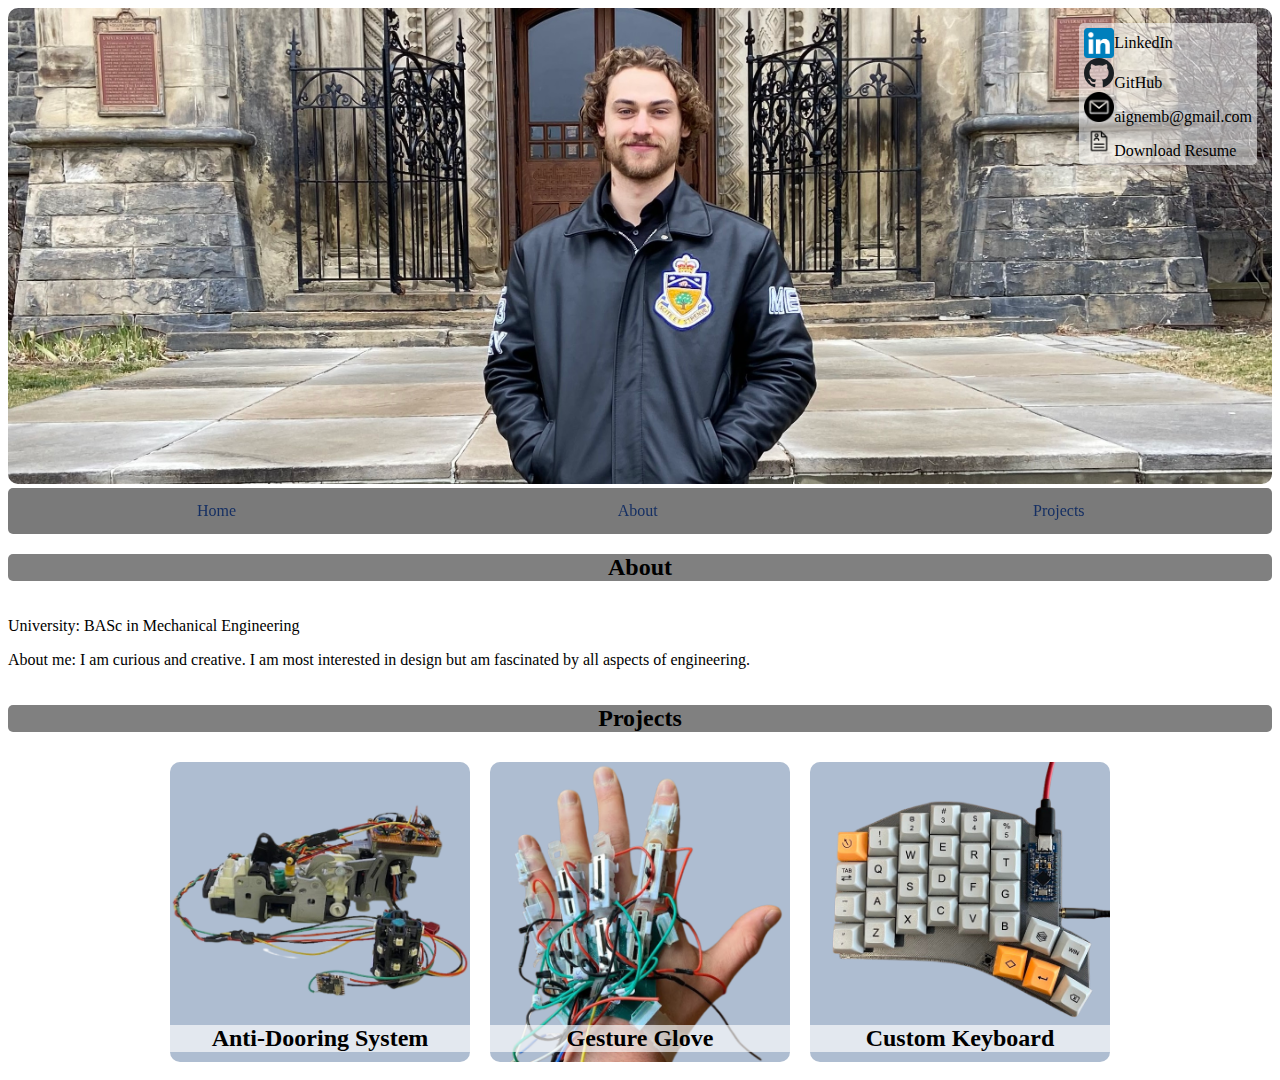
==== index.html @ c53a6611 "updates to main page" ====
<!DOCTYPE html>
<html>
    <head>
        <title>Portfolio Test</title>
        <link rel="stylesheet" href="css/styles.css">
    </head>
    <body>

        <div class="profile">
            <img class="profile" src="img/profile.jpg" width="2850" height="1073">
            <div class="links">
                <ul class="linksul">
                    <li>
                        <img class="icon" src="img/LinkedIn_icon.png">
                        <a href="linkedin">LinkedIn</a>
                    </li>
                    <li>
                        <a href="gitgub">
                            <img class="icon" src="img/GitHub_icon.svg">GitHub
                        </a>
                    </li>
                    <li>
                        <a href="linkedin">
                            <img class="icon" src="img/Email_icon.png">aignemb@gmail.com
                        </a>
                    </li>
                    <li>
                        <a href="resume">
                            <img class="icon" src="img/resume.png">Download Resume
                        </a>
                    </li>
                </ul>
            </div>
        </div>

        <ul class="navul">
            <li><a href="#">Home</a></li>
            <li><a href="#about">About</a></li>
            <li><a href="#projects">Projects</a></li>
        </ul>

        <section class="section" id="about">
            <div class="headder">
                <h2>About</h2>
            </div>
            <p>University: BASc in Mechanical Engineering</p>
            <p>About me: I am curious and creative. I am most interested in
                design but am fascinated by all aspects of engineering.</p>
        </section>

        <section id="projects">
            <div class="headder">
                <h2>Projects</h2>
            </div>
            <div class="projects">
                <a href="./projects/capstone.html"><div class="projectcard">
                    <img src="img/capstone.png">
                    <h3>Anti-Dooring System</h3>
                </div></a>
                <a href="./projects/gesture-glove.html"><div class="projectcard">
                    <img src="img/gesture-glove.png">
                    <h3>Gesture Glove</h3>
                </div></a>
                <a href="./projects/keyboard.html"><div class="projectcard">
                    <img src="img/keyboard.png">
                    <h3>Custom Keyboard</h3>
                </div></a>
            </div>
        </section>

    </body>
</html>
---- css/styles.css ----
div.profile {
	position: relative;
}

img.profile {
	width: 100%;
	height: 100%;
	border-radius: 10px;
}

a {
	text-decoration: none;
}

.links { position: absolute;
	top: 15px;
	right: 15px;
	background-color: rgb(255, 255, 255, 0.55);
	border-radius: 5px;
}

.linksul {
	list-style-type: none;
	padding: 5px;
	margin: 0;
}

.linksul li {
	display: flex;
	flex-direction: row;
	align-items: center;
}

.links a {
	color: black;
}

.icon {
	display: inline;
	height: 30px;
	width: 30px;
}

.icon img {
	margin; 10px;
}

.navul {
	position: sticky;
	top: 0;
	list-style-type: none;
	margin: 0;
	padding: 0;
	overflow: hidden;
	background-color: #7a7a7a;
	border-radius: 5px;
	white-space: nowrap;
	z-index: 9999;
}

.navul li {
	display: inline-block;
	width: 33%;
}

.navul a {
	display: block;
	color: #152f63;
	text-align: center;
	padding: 14px 16px;
}

a:visited {
	color: #152f63;
}


a:hover {
	color: white;
	cursor: pointer;
	text-decoration: underline;
}

.headder {
	display: block;
	padding: 70px 0;
	margin: -70px 0;
	text-align: center;
}

.headder h2 {
	background-color: grey;
	border-radius: 5px;
}

.projects {
	display: flex;
	justify-content: center;
	flex-wrap: wrap;
	//height: 3000px;
}

.projects a {
	color: black;
}

.projectcard {
	position: relative;
	background-color: #aebdd1;
	height: 300px;
	width: 300px;
	margin: 10px;
	border-radius: 10px;
}

.projectcard:hover {
	height: 310px;
	width: 310px;
	margin: 5px;
}

.projectcard img {
	width: 100%;
	height: auto;
	border-radius: 10px;
}

.projectcard h3 {
	display: block;
	position: absolute;
	width: 100%;
	bottom: 10px;
	margin: 0;
	background-color: rgb(255, 255, 255, 0.65);
	text-align: center;
	font-size: 1.5em;
}
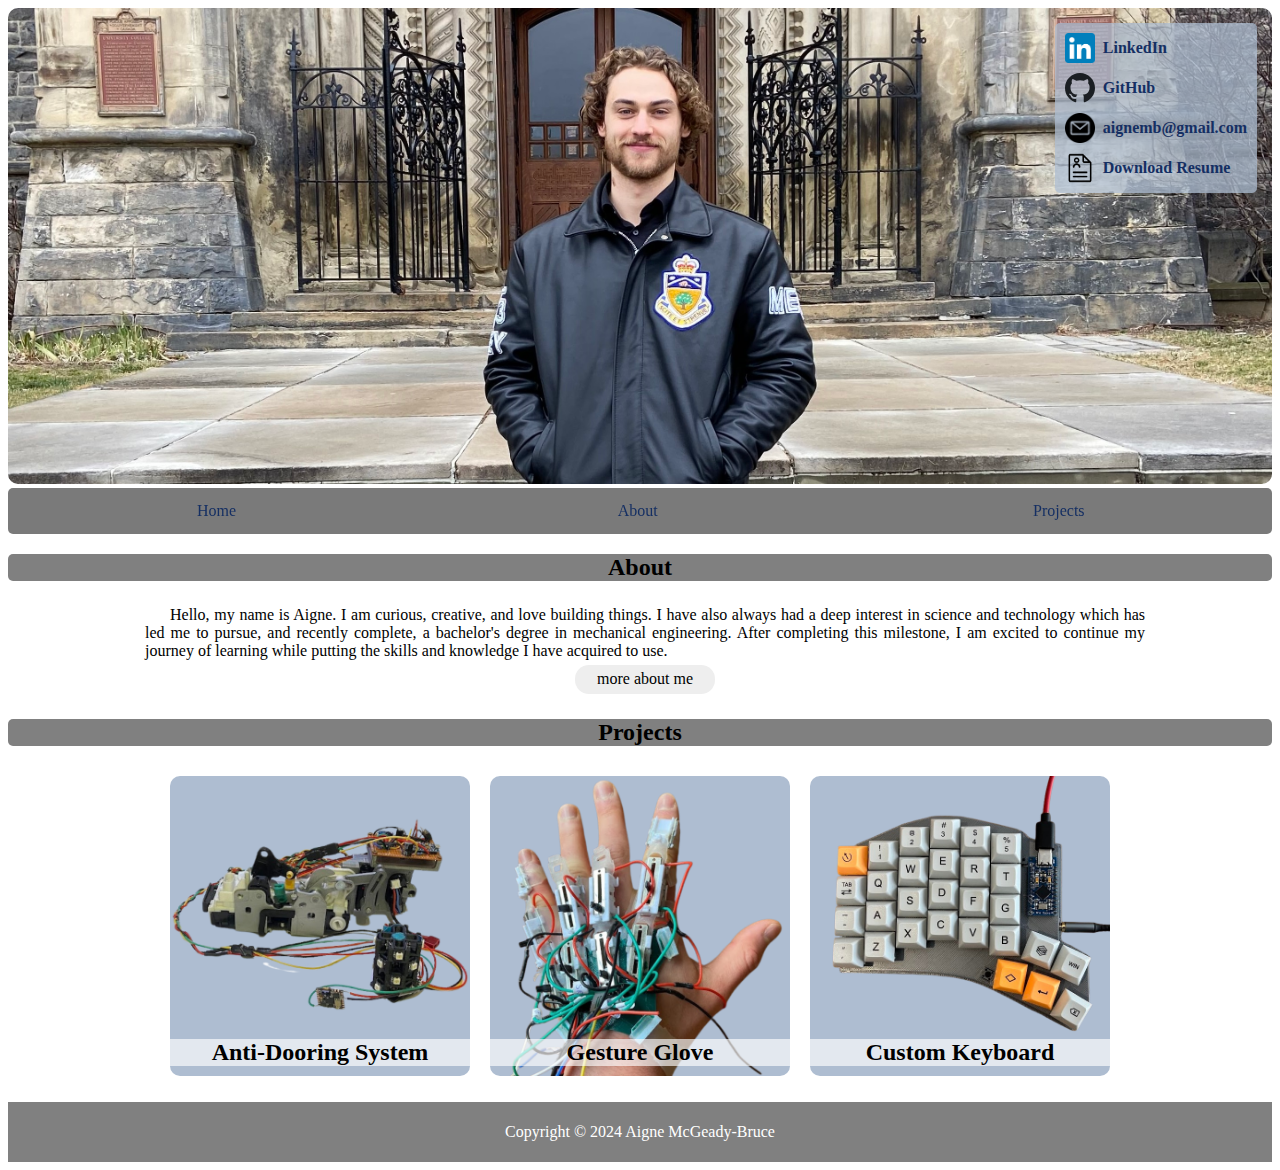
==== commit 86695d52: "finished first version of home page, added tests" ====
--- a/index.html
+++ b/index.html
@@ -11,22 +11,27 @@
             <div class="links">
                 <ul class="linksul">
                     <li>
-                        <img class="icon" src="img/LinkedIn_icon.png">
-                        <a href="linkedin">LinkedIn</a>
-                    </li>
-                    <li>
-                        <a href="gitgub">
-                            <img class="icon" src="img/GitHub_icon.svg">GitHub
+                        <a href="https://www.linkedin.com/in/aignemb">
+                            <img class="icon" src="img/LinkedIn_icon.png">
+                            <p>LinkedIn</p>
                         </a>
                     </li>
                     <li>
-                        <a href="linkedin">
-                            <img class="icon" src="img/Email_icon.png">aignemb@gmail.com
+                        <a href="https://github.com/aignemb">
+                            <img class="icon" src="img/GitHub_icon.svg">
+                            <p>GitHub</p>
                         </a>
                     </li>
                     <li>
-                        <a href="resume">
-                            <img class="icon" src="img/resume.png">Download Resume
+                        <a href="mailto:aignesion@gmail.com">
+                            <img class="icon" src="img/Email_icon.png">
+                            <p>aignemb@gmail.com</p>
+                        </a>
+                    </li>
+                    <li>
+                        <a href="./downloads/amb_resume_2024.pdf">
+                            <img class="icon" src="img/resume.png">
+                            <p>Download Resume</p>
                         </a>
                     </li>
                 </ul>
@@ -43,9 +48,45 @@
             <div class="headder">
                 <h2>About</h2>
             </div>
-            <p>University: BASc in Mechanical Engineering</p>
-            <p>About me: I am curious and creative. I am most interested in
-                design but am fascinated by all aspects of engineering.</p>
+
+            <p class="about">Hello, my name is Aigne. I am curious, creative, and love
+            building things. I have also always had a deep interest in science
+            and technology which has led me to pursue, and recently complete, a
+            bachelor's degree in mechanical engineering. After completing this
+            milestone, I am excited to continue my journey of learning while
+            putting the skills and knowledge I have acquired to use.</p>
+
+            <button type="button" class="collapse" id="expand">more about me</button>
+            <div class="content" id="moreaboutme">
+                <p class="about">I think what excites me most about engineering
+                is the potential for creativity and for making a positive
+                contribution. I most enjoy and I think my strength lies in
+                early stage design and problem solving where I am able to
+                explore unconventional ideas, which I find usually lead to
+                unique insights. I also have the ability to focus during
+                detailed design and I am dedicated to diving into theory or
+                documentation to ensure I fully understand the technologiesI am
+                developing. Collaboration is another major part of my
+                engineering process; I find that working with others enhances
+                my enjoyment and improves the productivity of problem solving.
+                My favorite areas of work include early-stage design,
+                particularly in embedded systems and mechatronics. I find this
+                field combines what I love about each discipline, namely, the
+                tangibility of mechanical design and the accessibility of
+                programming. Recently, I've been focusing on expanding my
+                software skills to complement my mechanical design
+                experience.</p> 
+                <p class="about">While I dedicate a lot of my free time to
+                engineering projects, I have several other passions that are
+                important to me. One of the biggest is staying active through
+                working out and playing sports. Until I started university, I
+                played competitive hockey, reaching the level of Junior A in
+                the Saskatchewan Junior Hockey League. To wind down,  I enjoy
+                listening to audiobooks as well as podcasts, and have recently
+                been having a lot of fun with miniature painting.</p> 
+            </div>
+            <button type="button" class="collapse" id="collapse">less about me</button>
+
         </section>
 
         <section id="projects">
@@ -68,5 +109,13 @@
             </div>
         </section>
 
+        <section class="footer">
+            <div>
+            <p>Copyright &copy 2024 Aigne McGeady-Bruce</p>
+            </div>
+        </section>
+
+        <script src="js/script.js"></script>
+
     </body>
 </html>
--- a/css/styles.css
+++ b/css/styles.css
@@ -1,3 +1,7 @@
+* {
+    font-family: times-new-roman;
+}
+
 div.profile {
 	position: relative;
 }
@@ -15,24 +19,24 @@
 .links { position: absolute;
 	top: 15px;
 	right: 15px;
-	background-color: rgb(255, 255, 255, 0.55);
+	background-color: rgb(174, 189, 209, 0.75);
 	border-radius: 5px;
+    padding: 5px;
 }
 
 .linksul {
 	list-style-type: none;
-	padding: 5px;
+	padding: 0px;
 	margin: 0;
 }
 
-.linksul li {
+.linksul a {
 	display: flex;
 	flex-direction: row;
 	align-items: center;
-}
-
-.links a {
-	color: black;
+	color: #152f63;
+    font-weight: bold;
+	padding: 5px;
 }
 
 .icon {
@@ -41,8 +45,9 @@
 	width: 30px;
 }
 
-.icon img {
-	margin; 10px;
+.linksul p {
+    margin: 0px;
+    margin-left: 8px;
 }
 
 .navul {
@@ -74,7 +79,6 @@
 	color: #152f63;
 }
 
-
 a:hover {
 	color: white;
 	cursor: pointer;
@@ -91,6 +95,49 @@
 .headder h2 {
 	background-color: grey;
 	border-radius: 5px;
+}
+
+.about {
+    margin: 5px;
+    text-indent: 25px;
+    text-align: justify;
+    max-width: 1000px;
+    position: relative;
+    left: 50%;
+    transform: translate(-50%, 0);
+}
+
+.collapse {
+    position: relative;
+    left: 50%;
+    transform: translate(-50%, 0);
+    height: 29px;
+    width: 140px;
+    border-radius: 14px;
+    background-color: #eee;
+    border: none;
+    outline: none;
+    padding: 0;
+    margin: 5px;
+    cursor: pointer;
+    font-size: 16px;
+}
+
+#expand {
+    display: block;
+}
+
+#collapse {
+    display: none;
+}
+
+.active,
+.collapse:hover {
+    background-color: #ccc
+}
+
+.content {
+    display: none;
 }
 
 .projects {
@@ -135,3 +182,18 @@
 	text-align: center;
 	font-size: 1.5em;
 }
+
+.footer div{
+    display: block;
+    background-color: grey;
+    color: white;
+    height: 60px;
+    width: 100%;
+    text-align: center;
+}
+
+.footer p {
+    position: relative;
+    top: 50%;
+    transform: translate(0, -50%);
+}
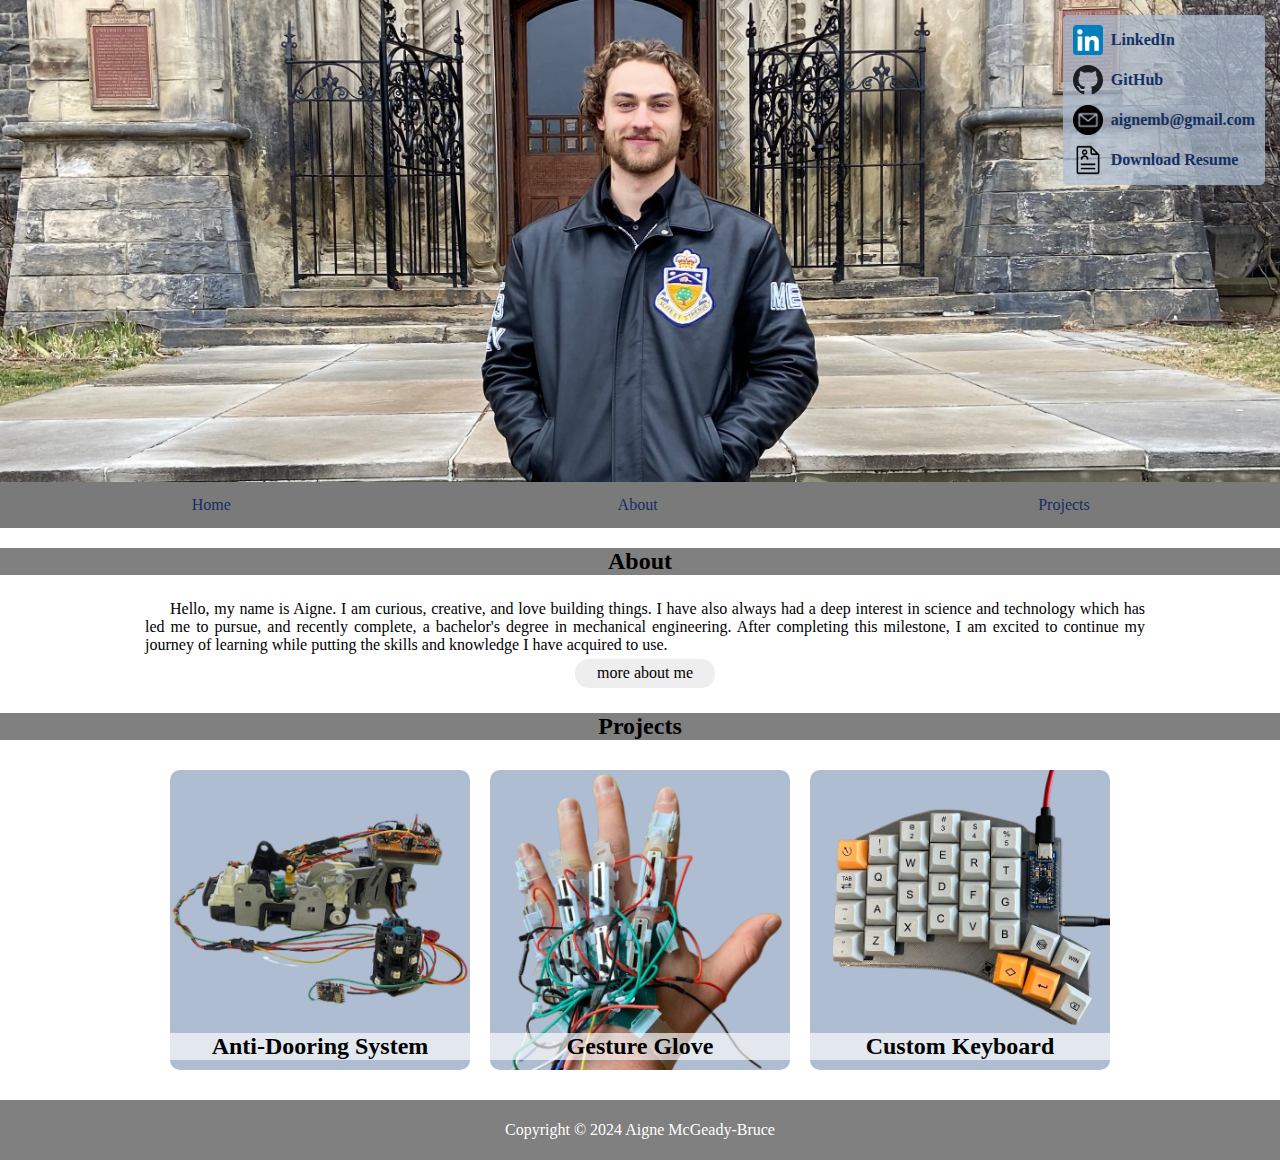
==== commit 5b8a87d1: "handover" ====
--- a/index.html
+++ b/index.html
@@ -1,7 +1,7 @@
 <!DOCTYPE html>
 <html>
     <head>
-        <title>Portfolio Test</title>
+        <title>Aigne Portfolio</title>
         <link rel="stylesheet" href="css/styles.css">
     </head>
     <body>
@@ -95,19 +95,22 @@
             </div>
             <div class="projects">
                 <a href="./projects/capstone.html"><div class="projectcard">
-                    <img src="img/capstone.png">
+                    <img src="img/cap-card.png">
                     <h3>Anti-Dooring System</h3>
                 </div></a>
                 <a href="./projects/gesture-glove.html"><div class="projectcard">
-                    <img src="img/gesture-glove.png">
+                    <img src="img/gg-card.png">
                     <h3>Gesture Glove</h3>
                 </div></a>
                 <a href="./projects/keyboard.html"><div class="projectcard">
-                    <img src="img/keyboard.png">
+                    <img src="img/kb-card.png">
                     <h3>Custom Keyboard</h3>
                 </div></a>
             </div>
         </section>
+
+        <div class="footerspace">
+        </div>
 
         <section class="footer">
             <div>
--- a/css/styles.css
+++ b/css/styles.css
@@ -1,5 +1,11 @@
 * {
     font-family: times-new-roman;
+}
+
+body {
+    position: relative;
+    margin: 0;
+    min-height: 100vh;
 }
 
 div.profile {
@@ -9,7 +15,7 @@
 img.profile {
 	width: 100%;
 	height: 100%;
-	border-radius: 10px;
+    vertical-align: top;
 }
 
 a {
@@ -58,7 +64,6 @@
 	padding: 0;
 	overflow: hidden;
 	background-color: #7a7a7a;
-	border-radius: 5px;
 	white-space: nowrap;
 	z-index: 9999;
 }
@@ -94,7 +99,6 @@
 
 .headder h2 {
 	background-color: grey;
-	border-radius: 5px;
 }
 
 .about {
@@ -144,7 +148,7 @@
 	display: flex;
 	justify-content: center;
 	flex-wrap: wrap;
-	//height: 3000px;
+    margin-bottom: 20px;
 }
 
 .projects a {
@@ -183,11 +187,22 @@
 	font-size: 1.5em;
 }
 
+.footerspace {
+    height: 60px;
+}
+
+.footer {
+    position: absolute;
+    height: 60px;
+    bottom: 0;
+    width: 100%
+}
+
 .footer div{
     display: block;
     background-color: grey;
     color: white;
-    height: 60px;
+    height: 100%;
     width: 100%;
     text-align: center;
 }
@@ -196,4 +211,6 @@
     position: relative;
     top: 50%;
     transform: translate(0, -50%);
-}
+    margin: 0;
+    padding: 16px;
+}
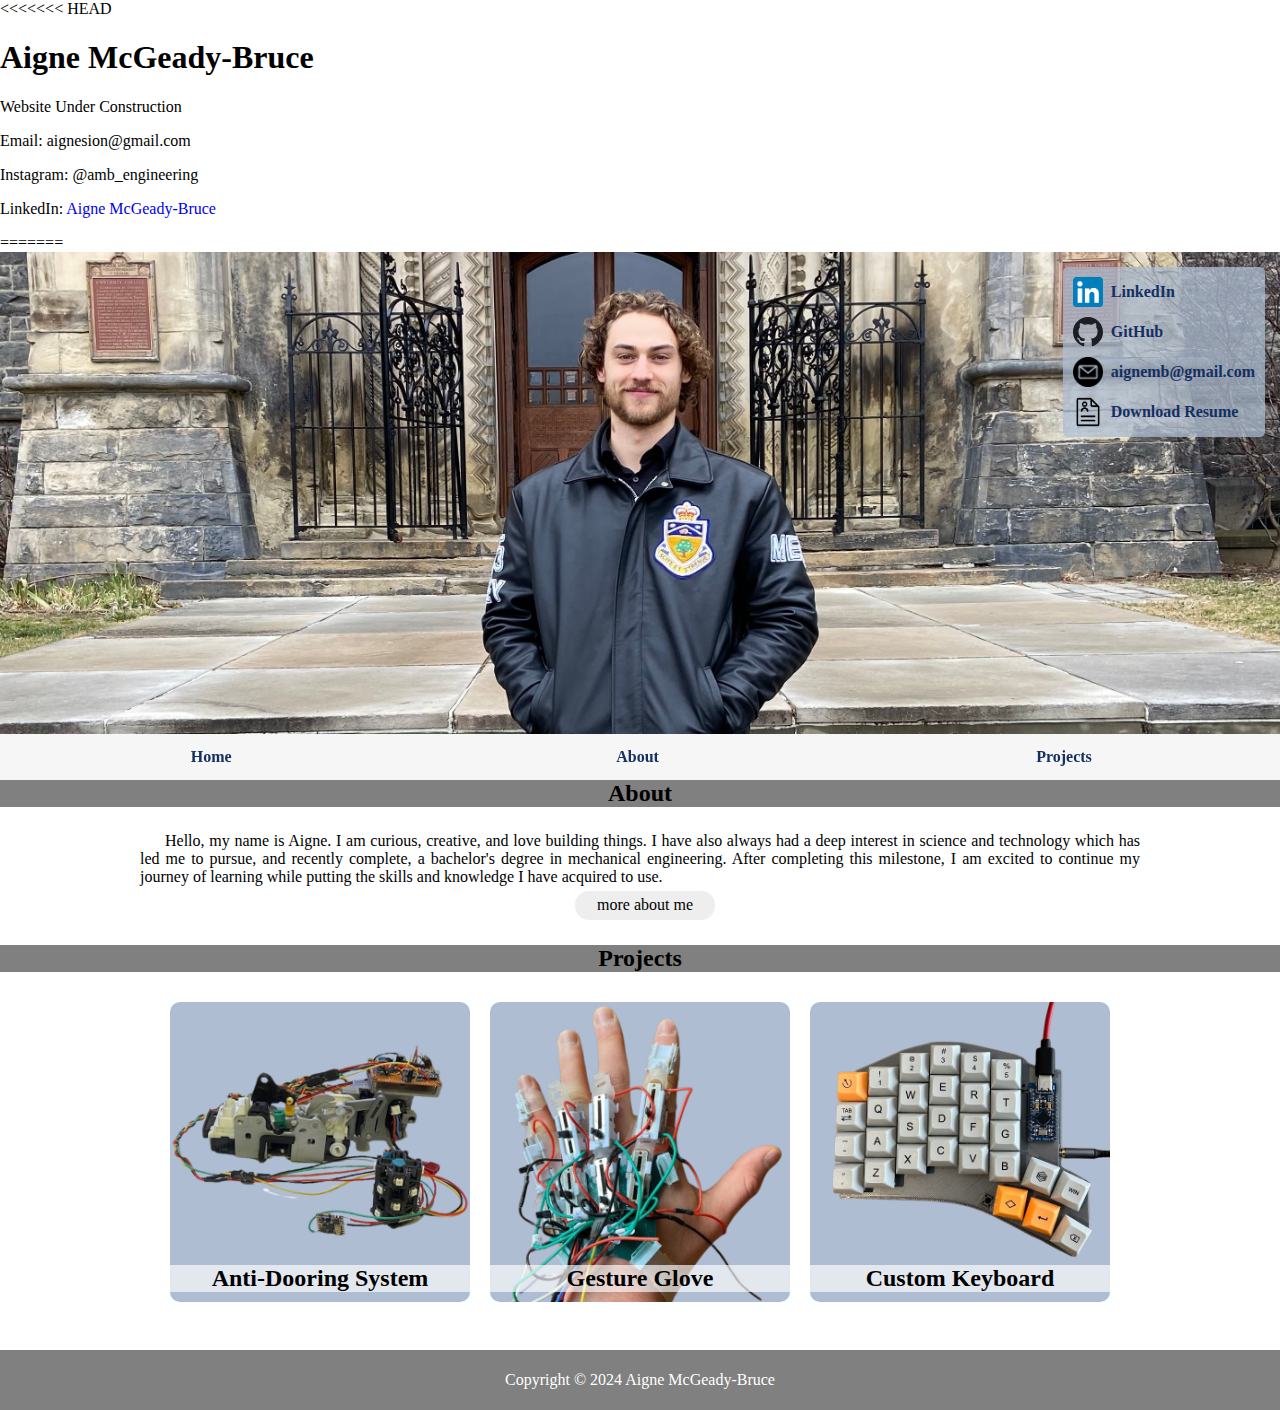
==== commit 5f20c5b9: "cleanup" ====
--- a/index.html
+++ b/index.html
@@ -5,6 +5,15 @@
         <link rel="stylesheet" href="css/styles.css">
     </head>
     <body>
+<<<<<<< HEAD
+        <div>
+            <h1>Aigne McGeady-Bruce</h1>
+            <p>Website Under Construction</p>
+            <p>Email: aignesion@gmail.com</p>
+            <p>Instagram: @amb_engineering</p>
+            <p>LinkedIn: <a href="https://ca.linkedin.com/in/aignemb">Aigne McGeady-Bruce</a></p>
+        </div>
+=======
 
         <div class="profile">
             <img class="profile" src="img/profile.jpg" width="2850" height="1073">
@@ -119,6 +128,7 @@
         </section>
 
         <script src="js/script.js"></script>
+>>>>>>> portfolio-dev
 
     </body>
 </html>
--- a/css/styles.css
+++ b/css/styles.css
@@ -13,9 +13,11 @@
 }
 
 img.profile {
+	//position: absolute;
 	width: 100%;
-	height: 100%;
+	height: auto;
     vertical-align: top;
+	z-index: -1;
 }
 
 a {
@@ -63,7 +65,8 @@
 	margin: 0;
 	padding: 0;
 	overflow: hidden;
-	background-color: #7a7a7a;
+	//background-color: #7a7a7a;
+	background-color: rgba(245,245,245,0.9);
 	white-space: nowrap;
 	z-index: 9999;
 }
@@ -78,6 +81,7 @@
 	color: #152f63;
 	text-align: center;
 	padding: 14px 16px;
+	font-weight: bold;
 }
 
 a:visited {
@@ -92,9 +96,10 @@
 
 .headder {
 	display: block;
-	padding: 70px 0;
-	margin: -70px 0;
+	padding: 45px 0;
+	margin: -45px 0;
 	text-align: center;
+	z-index: 9999;
 }
 
 .headder h2 {
@@ -102,13 +107,19 @@
 }
 
 .about {
-    margin: 5px;
-    text-indent: 25px;
-    text-align: justify;
-    max-width: 1000px;
-    position: relative;
-    left: 50%;
-    transform: translate(-50%, 0);
+	margin: 5px 0px;
+	padding: 0px 15px;
+	text-indent: 25px;
+	text-align: justify;
+	max-width: 1000px;
+	position: relative;
+	left: 50%;
+	transform: translate(-50%, 0);
+}
+
+#about h2 {
+	margin: 0;
+	margin-bottom: 19.92px;
 }
 
 .collapse {
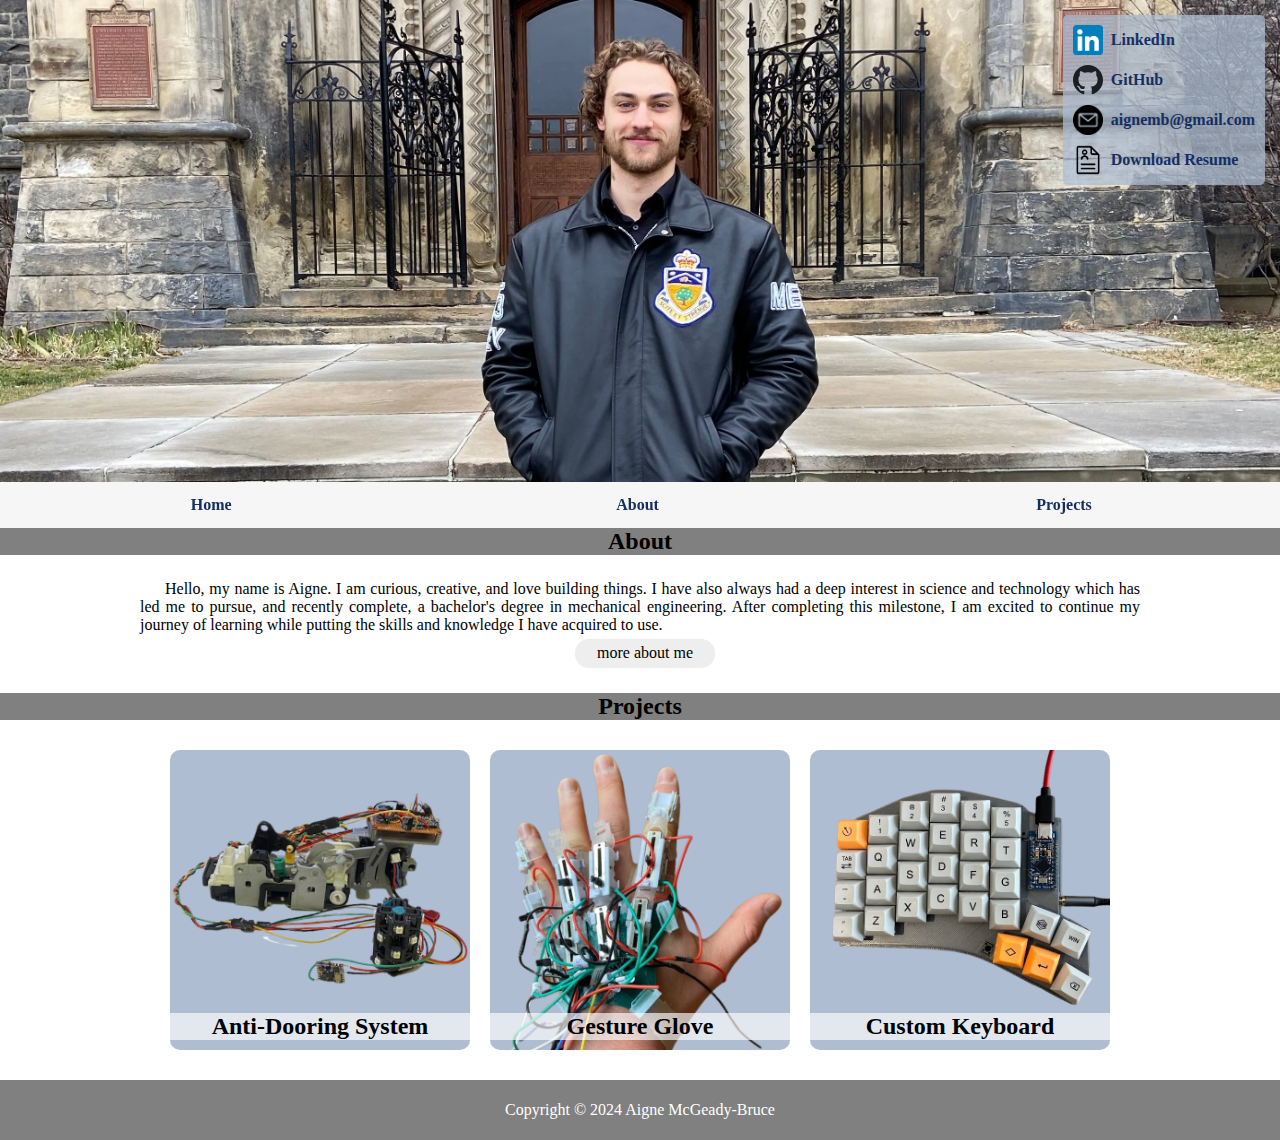
==== commit cf4135f7: "removed git comments" ====
--- a/index.html
+++ b/index.html
@@ -5,15 +5,6 @@
         <link rel="stylesheet" href="css/styles.css">
     </head>
     <body>
-<<<<<<< HEAD
-        <div>
-            <h1>Aigne McGeady-Bruce</h1>
-            <p>Website Under Construction</p>
-            <p>Email: aignesion@gmail.com</p>
-            <p>Instagram: @amb_engineering</p>
-            <p>LinkedIn: <a href="https://ca.linkedin.com/in/aignemb">Aigne McGeady-Bruce</a></p>
-        </div>
-=======
 
         <div class="profile">
             <img class="profile" src="img/profile.jpg" width="2850" height="1073">
@@ -128,7 +119,6 @@
         </section>
 
         <script src="js/script.js"></script>
->>>>>>> portfolio-dev
 
     </body>
 </html>
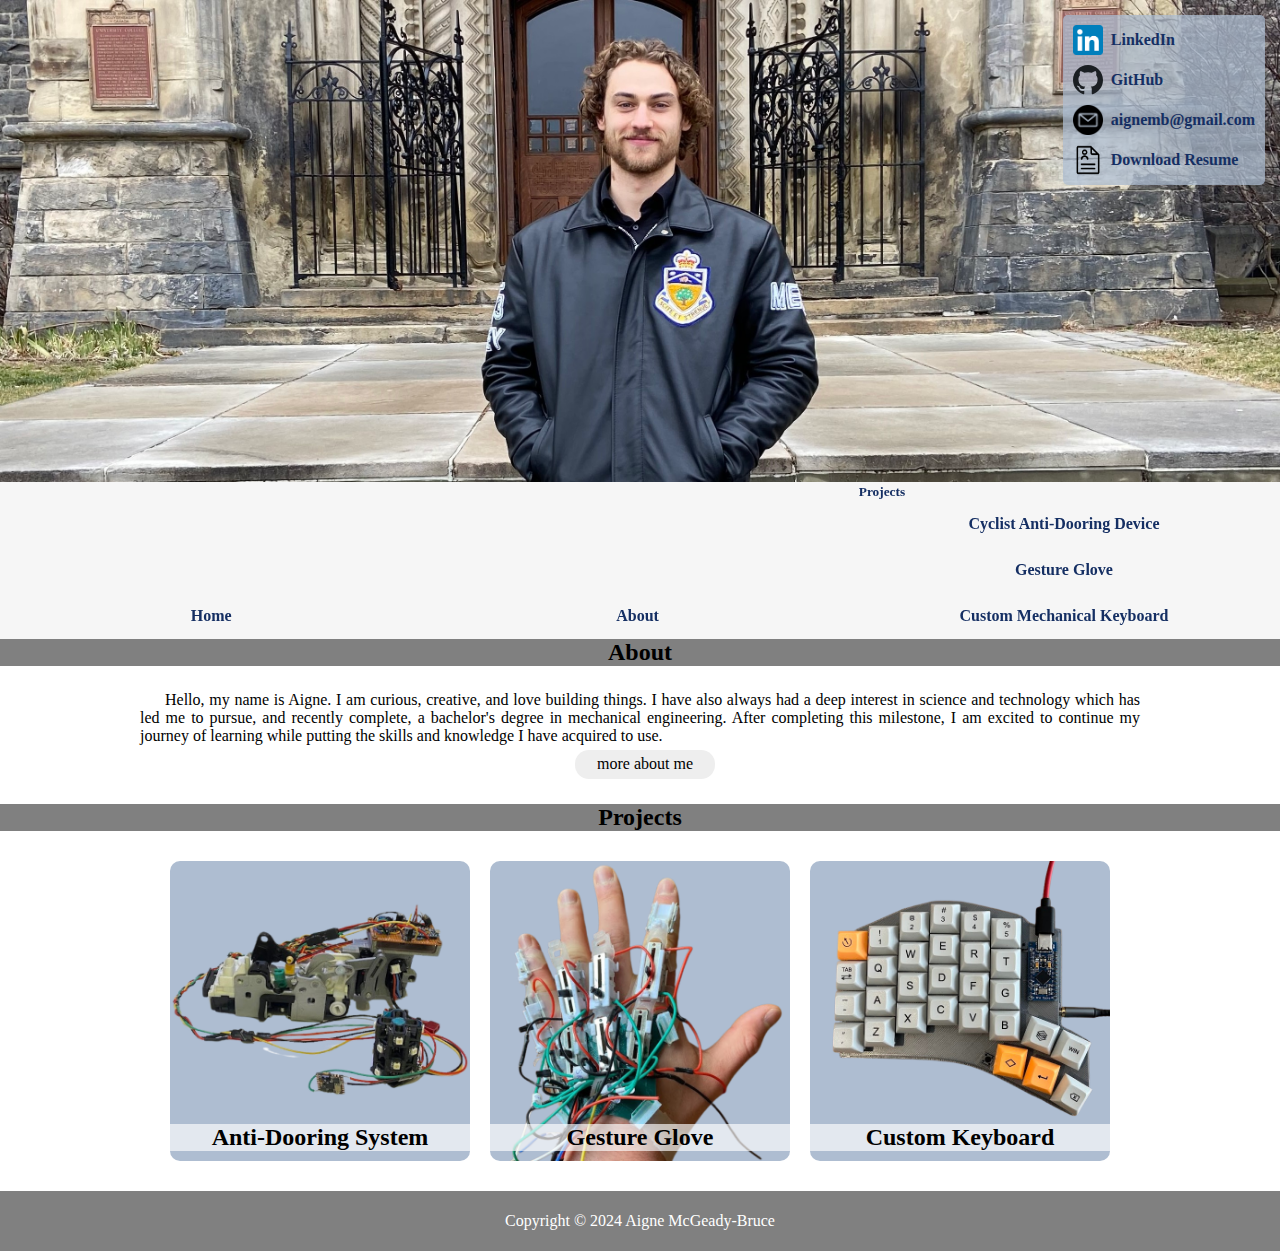
==== commit e50348f6: "attempt to fix png not showing" ====
--- a/index.html
+++ b/index.html
@@ -40,8 +40,17 @@
 
         <ul class="navul">
             <li><a href="#">Home</a></li>
-            <li><a href="#about">About</a></li>
-            <li><a href="#projects">Projects</a></li>
+            <li class="dropdown"><a href="#about">About</a></li>
+            <li class="dropdown">
+                <button class="dropbtn">Projects
+                    <i class="fa fa-caret-down"></i>
+                </button>
+                <div class="dropdown-content">
+                    <a href="./projects/capstone.html">Cyclist Anti-Dooring Device</a>
+                    <a href="./projects/gesture-glove.html">Gesture Glove</a>
+                    <a href="./projects/keyboard.html">Custom Mechanical Keyboard</a>
+                </div>
+            </li>
         </ul>
 
         <section class="section" id="about">
--- a/css/styles.css
+++ b/css/styles.css
@@ -74,6 +74,17 @@
 .navul li {
 	display: inline-block;
 	width: 33%;
+}
+
+.dropbtn {
+	font-size: 16;
+	border: none;
+	outline: none;
+	color: #152f63;
+	background-color: inherit;
+	font-family: inherit;
+	font-weight: bold;
+	margin: 0;
 }
 
 .navul a {
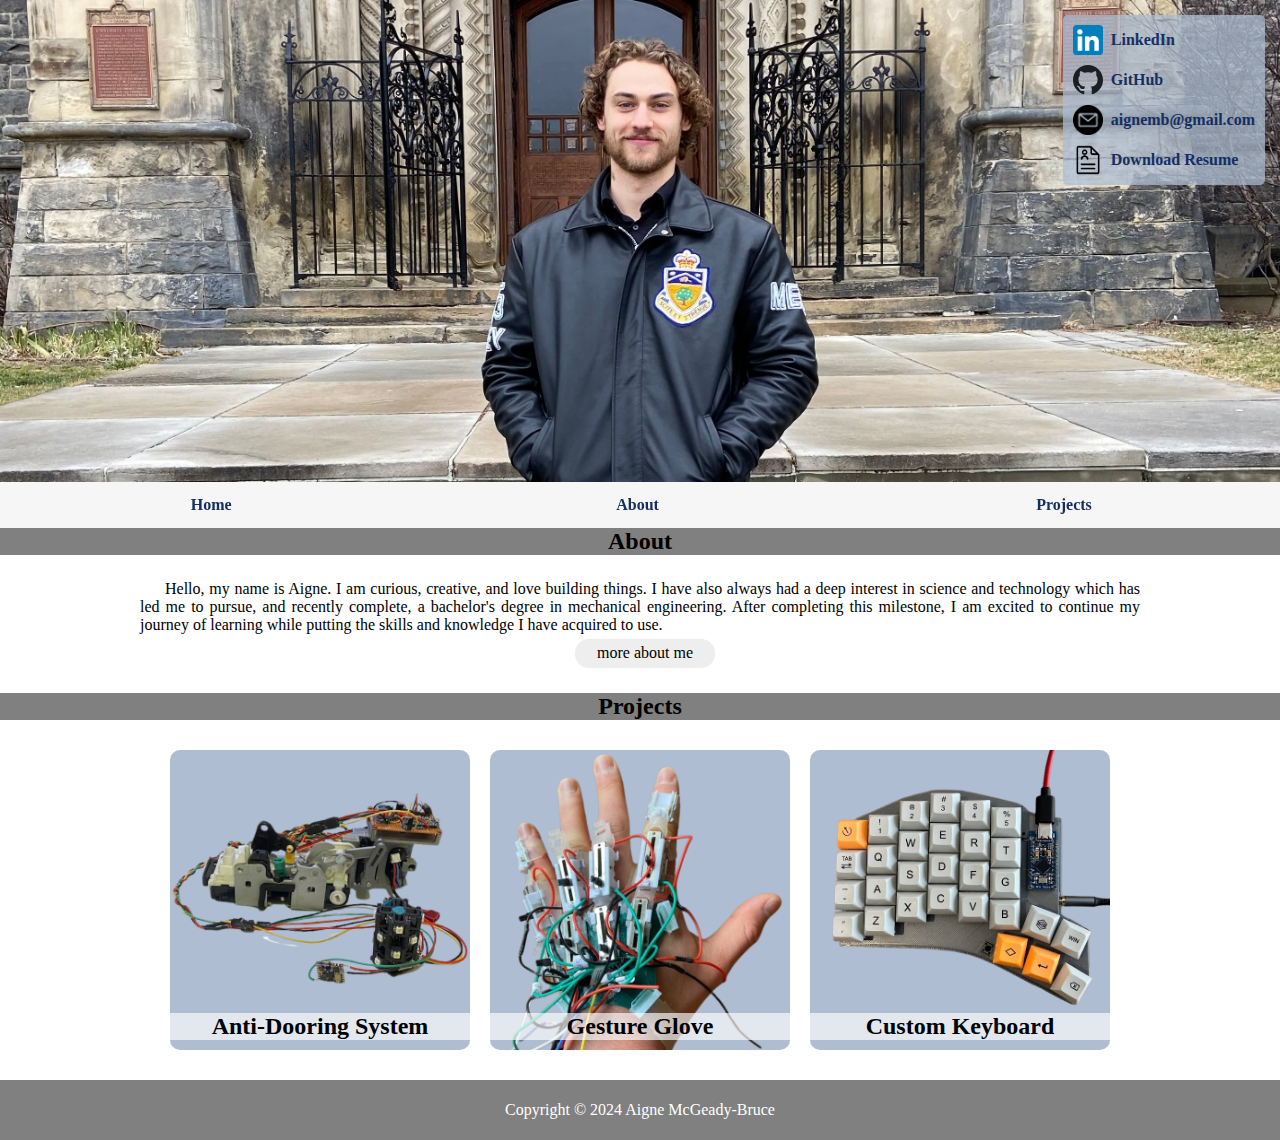
==== commit 87532d36: "Revert "attempt to fix png not showing"" ====
--- a/index.html
+++ b/index.html
@@ -40,17 +40,8 @@
 
         <ul class="navul">
             <li><a href="#">Home</a></li>
-            <li class="dropdown"><a href="#about">About</a></li>
-            <li class="dropdown">
-                <button class="dropbtn">Projects
-                    <i class="fa fa-caret-down"></i>
-                </button>
-                <div class="dropdown-content">
-                    <a href="./projects/capstone.html">Cyclist Anti-Dooring Device</a>
-                    <a href="./projects/gesture-glove.html">Gesture Glove</a>
-                    <a href="./projects/keyboard.html">Custom Mechanical Keyboard</a>
-                </div>
-            </li>
+            <li><a href="#about">About</a></li>
+            <li><a href="#projects">Projects</a></li>
         </ul>
 
         <section class="section" id="about">
--- a/css/styles.css
+++ b/css/styles.css
@@ -74,17 +74,6 @@
 .navul li {
 	display: inline-block;
 	width: 33%;
-}
-
-.dropbtn {
-	font-size: 16;
-	border: none;
-	outline: none;
-	color: #152f63;
-	background-color: inherit;
-	font-family: inherit;
-	font-weight: bold;
-	margin: 0;
 }
 
 .navul a {
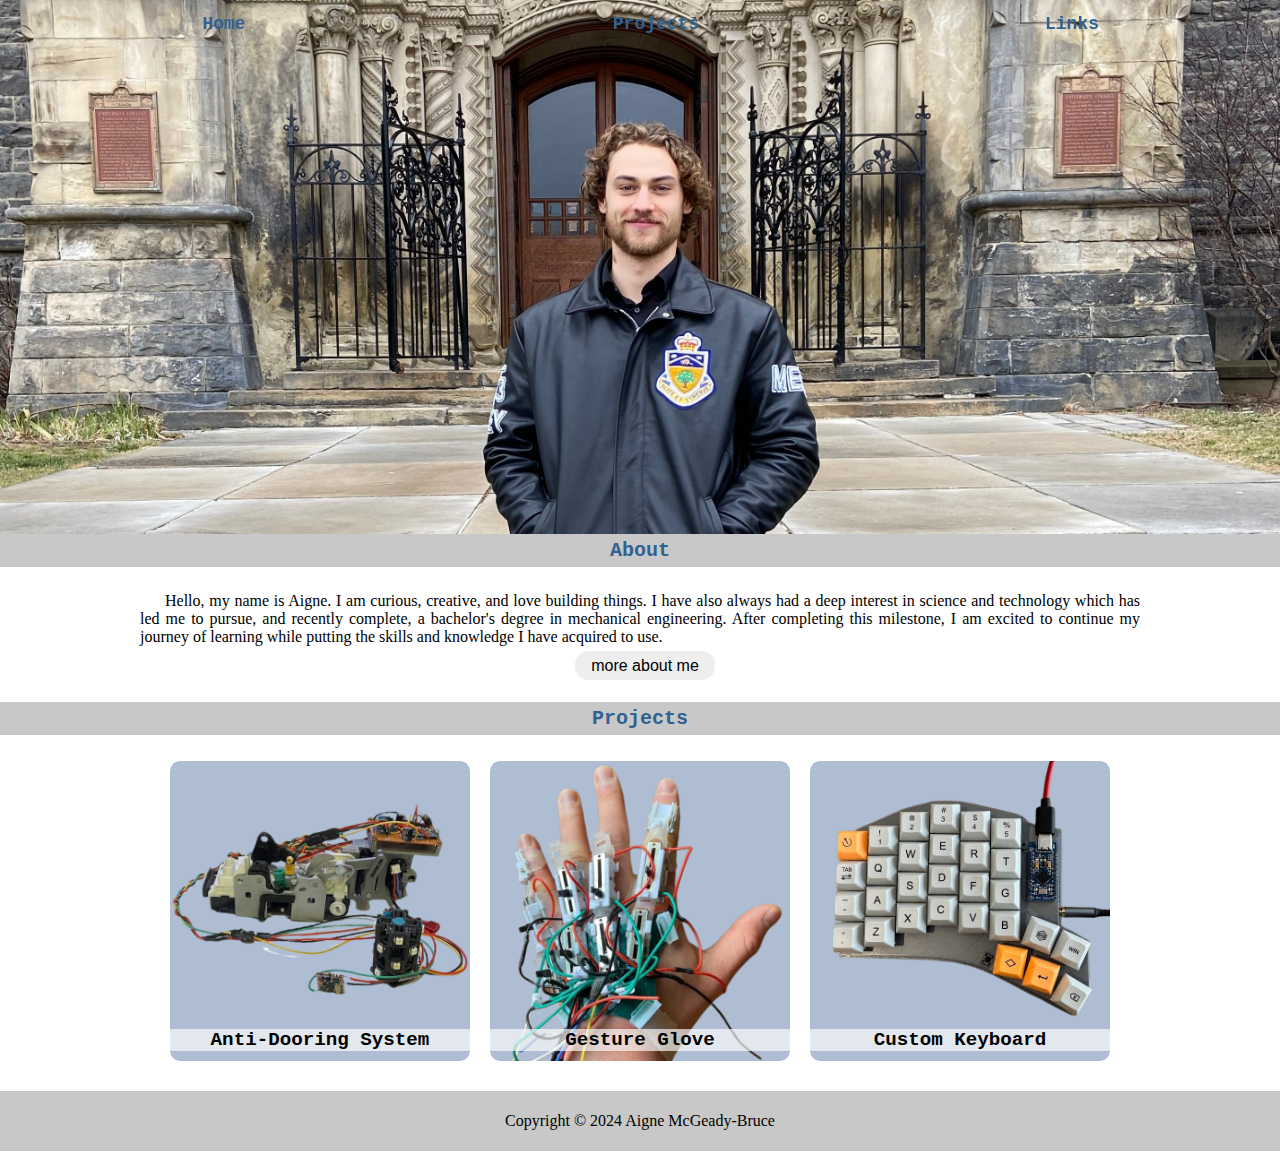
==== commit 5ca96051: "Updated nav bar" ====
--- a/index.html
+++ b/index.html
@@ -1,64 +1,72 @@
 <!DOCTYPE html>
 <html>
-    <head>
-        <title>Aigne Portfolio</title>
-        <link rel="stylesheet" href="css/styles.css">
-    </head>
-    <body>
 
-        <div class="profile">
-            <img class="profile" src="img/profile.jpg" width="2850" height="1073">
-            <div class="links">
-                <ul class="linksul">
-                    <li>
-                        <a href="https://www.linkedin.com/in/aignemb">
-                            <img class="icon" src="img/LinkedIn_icon.png">
-                            <p>LinkedIn</p>
-                        </a>
-                    </li>
-                    <li>
-                        <a href="https://github.com/aignemb">
-                            <img class="icon" src="img/GitHub_icon.svg">
-                            <p>GitHub</p>
-                        </a>
-                    </li>
-                    <li>
-                        <a href="mailto:aignesion@gmail.com">
-                            <img class="icon" src="img/Email_icon.png">
-                            <p>aignemb@gmail.com</p>
-                        </a>
-                    </li>
-                    <li>
-                        <a href="./downloads/amb_resume_2024.pdf">
-                            <img class="icon" src="img/resume.png">
-                            <p>Download Resume</p>
-                        </a>
-                    </li>
-                </ul>
+<head>
+    <title>Aigne Portfolio</title>
+    <link rel="stylesheet" href="css/styles.css">
+    <link rel="stylesheet" href="css/nav.css">
+    <script src="js/script.js"></script>
+    <script src="js/nav-fade.js"></script>
+</head>
+
+<body>
+
+    <div class="navbar" id="navbar">
+        <a href="index.html" class="nav-link">Home</a>
+        <div class="nav-dd">
+            <button class="dropbtn">Projects
+                <i class="fa fa-caret-down"></i>
+            </button>
+            <div class="nav-dd-list">
+                <a href="projects/capstone.html">Cyclist Anti-Dooring Project</a>
+                <a href="projects/gesture-glove.html">Gesture Glove</a>
+                <a href="projects/keyboard.html">Custom Keyboard</a>
             </div>
         </div>
+        <div class="nav-dd">
+            <button class="dropbtn">Links
+                <i class="fa fa-caret-down"></i>
+            </button>
+            <div class="nav-dd-list">
+                <a href="https://www.linkedin.com/in/aignemb">
+                    <img class="icon" src="img/LinkedIn_icon.png">
+                    <span>LinkedIn</span>
+                </a>
+                <a href="https://github.com/aignemb">
+                    <img class="icon" src="img/GitHub_icon.svg">
+                    <span>GitHub</span>
+                </a>
+                <a href="mailto:aignesion@gmail.com">
+                    <img class="icon" src="img/Email_icon.png">
+                    <span>aignemb@gmail.com</span>
+                </a>
+                <a href="./downloads/amb_resume_2024.pdf">
+                    <img class="icon" src="img/resume.png">
+                    <span>Download Resume</span>
+                </a>
+            </div>
+        </div>
+    </div>
 
-        <ul class="navul">
-            <li><a href="#">Home</a></li>
-            <li><a href="#about">About</a></li>
-            <li><a href="#projects">Projects</a></li>
-        </ul>
+    <div class="profile">
+        <img class="profile" src="img/profile2.jpg" width="2850" height="1073">
+    </div>
 
-        <section class="section" id="about">
-            <div class="headder">
-                <h2>About</h2>
-            </div>
+    <section class="section" id="about">
+        <div class="headder">
+            <h2>About</h2>
+        </div>
 
-            <p class="about">Hello, my name is Aigne. I am curious, creative, and love
+        <p class="about">Hello, my name is Aigne. I am curious, creative, and love
             building things. I have also always had a deep interest in science
             and technology which has led me to pursue, and recently complete, a
             bachelor's degree in mechanical engineering. After completing this
             milestone, I am excited to continue my journey of learning while
             putting the skills and knowledge I have acquired to use.</p>
 
-            <button type="button" class="collapse" id="expand">more about me</button>
-            <div class="content" id="moreaboutme">
-                <p class="about">I think what excites me most about engineering
+        <button type="button" class="collapse" id="expand">more about me</button>
+        <div class="content" id="moreaboutme">
+            <p class="about">I think what excites me most about engineering
                 is the potential for creativity and for making a positive
                 contribution. I most enjoy and I think my strength lies in
                 early stage design and problem solving where I am able to
@@ -75,50 +83,56 @@
                 tangibility of mechanical design and the accessibility of
                 programming. Recently, I've been focusing on expanding my
                 software skills to complement my mechanical design
-                experience.</p> 
-                <p class="about">While I dedicate a lot of my free time to
+                experience.</p>
+            <p class="about">While I dedicate a lot of my free time to
                 engineering projects, I have several other passions that are
                 important to me. One of the biggest is staying active through
                 working out and playing sports. Until I started university, I
                 played competitive hockey, reaching the level of Junior A in
-                the Saskatchewan Junior Hockey League. To wind down,  I enjoy
+                the Saskatchewan Junior Hockey League. To wind down, I enjoy
                 listening to audiobooks as well as podcasts, and have recently
-                been having a lot of fun with miniature painting.</p> 
-            </div>
-            <button type="button" class="collapse" id="collapse">less about me</button>
+                been having a lot of fun with miniature painting.</p>
+        </div>
+        <button type="button" class="collapse" id="collapse">less about me</button>
 
-        </section>
+    </section>
 
-        <section id="projects">
-            <div class="headder">
-                <h2>Projects</h2>
-            </div>
-            <div class="projects">
-                <a href="./projects/capstone.html"><div class="projectcard">
+    <section id="projects">
+        <div class="headder">
+            <h2>Projects</h2>
+        </div>
+        <div class="projects">
+            <a href="./projects/capstone.html">
+                <div class="projectcard">
                     <img src="img/cap-card.png">
                     <h3>Anti-Dooring System</h3>
-                </div></a>
-                <a href="./projects/gesture-glove.html"><div class="projectcard">
+                </div>
+            </a>
+            <a href="./projects/gesture-glove.html">
+                <div class="projectcard">
                     <img src="img/gg-card.png">
                     <h3>Gesture Glove</h3>
-                </div></a>
-                <a href="./projects/keyboard.html"><div class="projectcard">
+                </div>
+            </a>
+            <a href="./projects/keyboard.html">
+                <div class="projectcard">
                     <img src="img/kb-card.png">
                     <h3>Custom Keyboard</h3>
-                </div></a>
-            </div>
-        </section>
+                </div>
+            </a>
+        </div>
+    </section>
 
-        <div class="footerspace">
+    <div class="footerspace">
+    </div>
+
+    <section class="footer">
+        <div>
+            <p>Copyright &copy 2024 Aigne McGeady-Bruce</p>
         </div>
+    </section>
 
-        <section class="footer">
-            <div>
-            <p>Copyright &copy 2024 Aigne McGeady-Bruce</p>
-            </div>
-        </section>
 
-        <script src="js/script.js"></script>
+</body>
 
-    </body>
 </html>
--- a/css/styles.css
+++ b/css/styles.css
@@ -1,7 +1,3 @@
-* {
-    font-family: times-new-roman;
-}
-
 body {
     position: relative;
     margin: 0;
@@ -9,117 +5,51 @@
 }
 
 div.profile {
-	position: relative;
+    position: relative;
 }
 
 img.profile {
-	//position: absolute;
-	width: 100%;
-	height: auto;
+    //position: absolute;
+    width: 100%;
+    height: auto;
     vertical-align: top;
-	z-index: -1;
-}
-
-a {
-	text-decoration: none;
-}
-
-.links { position: absolute;
-	top: 15px;
-	right: 15px;
-	background-color: rgb(174, 189, 209, 0.75);
-	border-radius: 5px;
-    padding: 5px;
-}
-
-.linksul {
-	list-style-type: none;
-	padding: 0px;
-	margin: 0;
-}
-
-.linksul a {
-	display: flex;
-	flex-direction: row;
-	align-items: center;
-	color: #152f63;
-    font-weight: bold;
-	padding: 5px;
-}
-
-.icon {
-	display: inline;
-	height: 30px;
-	width: 30px;
-}
-
-.linksul p {
-    margin: 0px;
-    margin-left: 8px;
-}
-
-.navul {
-	position: sticky;
-	top: 0;
-	list-style-type: none;
-	margin: 0;
-	padding: 0;
-	overflow: hidden;
-	//background-color: #7a7a7a;
-	background-color: rgba(245,245,245,0.9);
-	white-space: nowrap;
-	z-index: 9999;
-}
-
-.navul li {
-	display: inline-block;
-	width: 33%;
-}
-
-.navul a {
-	display: block;
-	color: #152f63;
-	text-align: center;
-	padding: 14px 16px;
-	font-weight: bold;
+    z-index: -1;
 }
 
 a:visited {
-	color: #152f63;
-}
-
-a:hover {
-	color: white;
-	cursor: pointer;
-	text-decoration: underline;
+    color: #152f63;
 }
 
 .headder {
-	display: block;
-	padding: 45px 0;
-	margin: -45px 0;
-	text-align: center;
-	z-index: 9999;
+    display: block;
+    padding: 45px 0;
+    margin: -45px 0;
+    text-align: center;
+    z-index: 9999;
 }
 
 .headder h2 {
-	background-color: grey;
+    padding: 5px 0;
+    font-family: "Cascadia Code", monospace;
+    font-size: 20px;
+    color: #316191;
+    background-color: rgb(200, 200, 200);
 }
 
 .about {
-	margin: 5px 0px;
-	padding: 0px 15px;
-	text-indent: 25px;
-	text-align: justify;
-	max-width: 1000px;
-	position: relative;
-	left: 50%;
-	transform: translate(-50%, 0);
+    margin: 5px 0px;
+    padding: 0px 15px;
+    text-indent: 25px;
+    text-align: justify;
+    max-width: 1000px;
+    position: relative;
+    left: 50%;
+    transform: translate(-50%, 0);
 }
 
 #about h2 {
-	margin: 0;
-	margin-bottom: 19.92px;
+    margin: 0;
+    margin-bottom: 19.92px;
 }
 
 .collapse {
@@ -156,46 +86,47 @@
 }
 
 .projects {
-	display: flex;
-	justify-content: center;
-	flex-wrap: wrap;
+    display: flex;
+    justify-content: center;
+    flex-wrap: wrap;
     margin-bottom: 20px;
 }
 
 .projects a {
-	color: black;
+    color: black;
 }
 
 .projectcard {
-	position: relative;
-	background-color: #aebdd1;
-	height: 300px;
-	width: 300px;
-	margin: 10px;
-	border-radius: 10px;
+    position: relative;
+    background-color: #aebdd1;
+    height: 300px;
+    width: 300px;
+    margin: 10px;
+    border-radius: 10px;
 }
 
 .projectcard:hover {
-	height: 310px;
-	width: 310px;
-	margin: 5px;
+    height: 310px;
+    width: 310px;
+    margin: 5px;
 }
 
 .projectcard img {
-	width: 100%;
-	height: auto;
-	border-radius: 10px;
+    width: 100%;
+    height: auto;
+    border-radius: 10px;
 }
 
 .projectcard h3 {
-	display: block;
-	position: absolute;
-	width: 100%;
-	bottom: 10px;
-	margin: 0;
-	background-color: rgb(255, 255, 255, 0.65);
-	text-align: center;
-	font-size: 1.5em;
+    display: block;
+    position: absolute;
+    width: 100%;
+    bottom: 10px;
+    margin: 0;
+    background-color: rgb(255, 255, 255, 0.65);
+    text-align: center;
+    font-size: 1.2em;
+    font-family: "Cascadia Code", monospace;
 }
 
 .footerspace {
@@ -209,10 +140,10 @@
     width: 100%
 }
 
-.footer div{
+.footer div {
     display: block;
-    background-color: grey;
-    color: white;
+    background-color: rgb(200, 200, 200);
+    color: black;
     height: 100%;
     width: 100%;
     text-align: center;
--- a/css/nav.css
+++ b/css/nav.css
@@ -0,0 +1,91 @@
+body {
+    margin: 0;
+}
+
+.navbar {
+    position: sticky;
+    float: left;
+    width: 100%;
+    shape-outside: inset(50%);
+    top: 0;
+    font-family: "Cascadia Code", monospace;
+    display: flex;
+    justify-content: space-around;
+    z-index: 1;
+}
+
+.navbar a {
+    font-size: 18px;
+    font-weight: bold;
+    color: #316191;
+    padding: 14px 16px;
+    text-decoration: none;
+}
+
+.nav-link {
+    width: 25%;
+    text-align: center;
+}
+
+.nav-dd {
+    width: 25%;
+    position: relative;
+    text-align: center;
+}
+
+.nav-dd .dropbtn {
+    font-size: 18px;
+    font-weight: bold;
+    border: none;
+    outline: none;
+    color: #316191;
+    padding: 14px 16px;
+    background-color: inherit;
+    font-family: inherit;
+    margin: 0;
+}
+
+.nav-link:hover,
+.nav-dd:hover .dropbtn {
+    font-size: 20px;
+}
+
+.nav-dd-list {
+    display: none;
+    position: absolute;
+    top: 100%;
+    left: 50%;
+    transform: translateX(-50%);
+    background-color: #f9f9f9;
+    min-width: 160px;
+    box-shadow: 0px 8px 16px 0px rgba(0, 0, 0, 0.2);
+    z-index: 1;
+}
+
+.nav-dd-list a {
+    float: none;
+    color: black;
+    padding: 12px 16px;
+    font-weight: normal;
+    font-size: 12px;
+    text-decoration: none;
+    display: flex;
+    align-items: center;
+    justify-content: left;
+    text-align: left;
+    gap: 6px;
+}
+
+.icon {
+    display: inline;
+    height: 20px;
+    width: 20px;
+}
+
+.nav-dd-list a:hover {
+    background-color: #ddd;
+}
+
+.nav-dd:hover .nav-dd-list {
+    display: block;
+}
